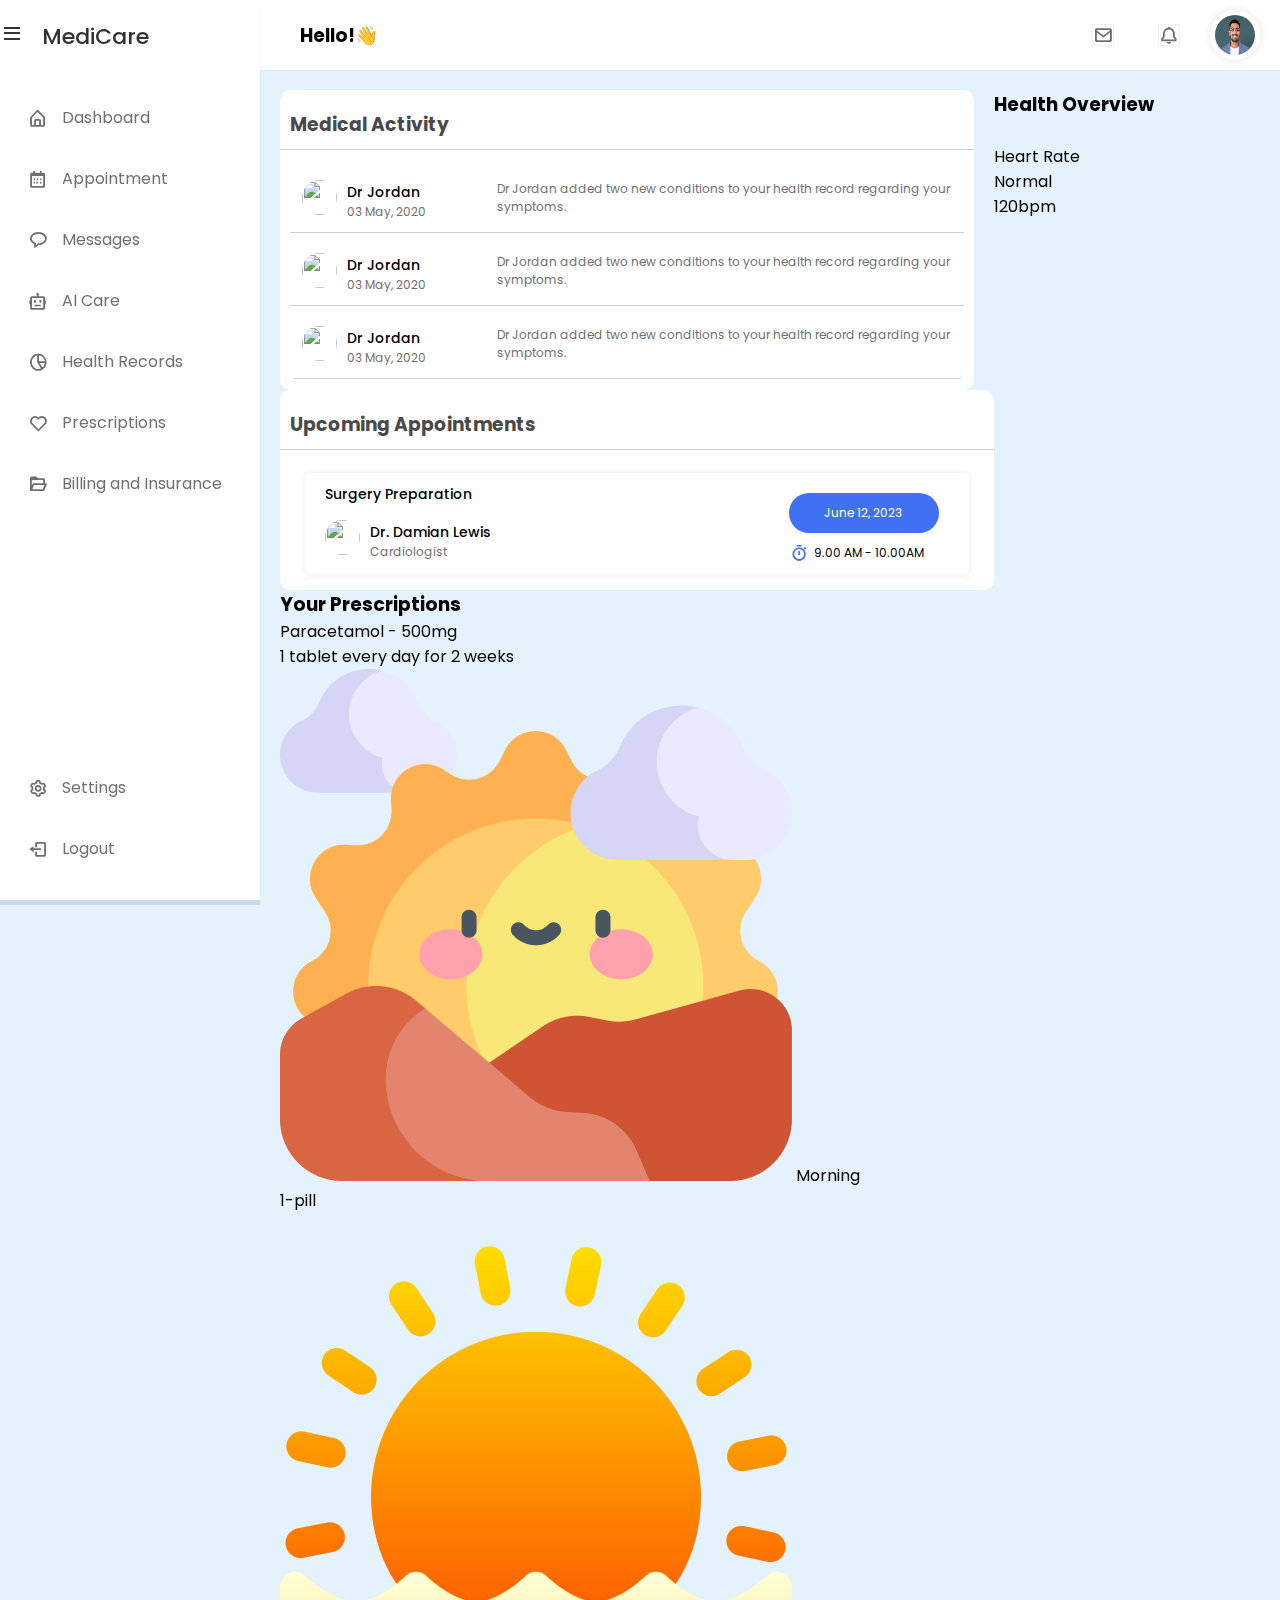
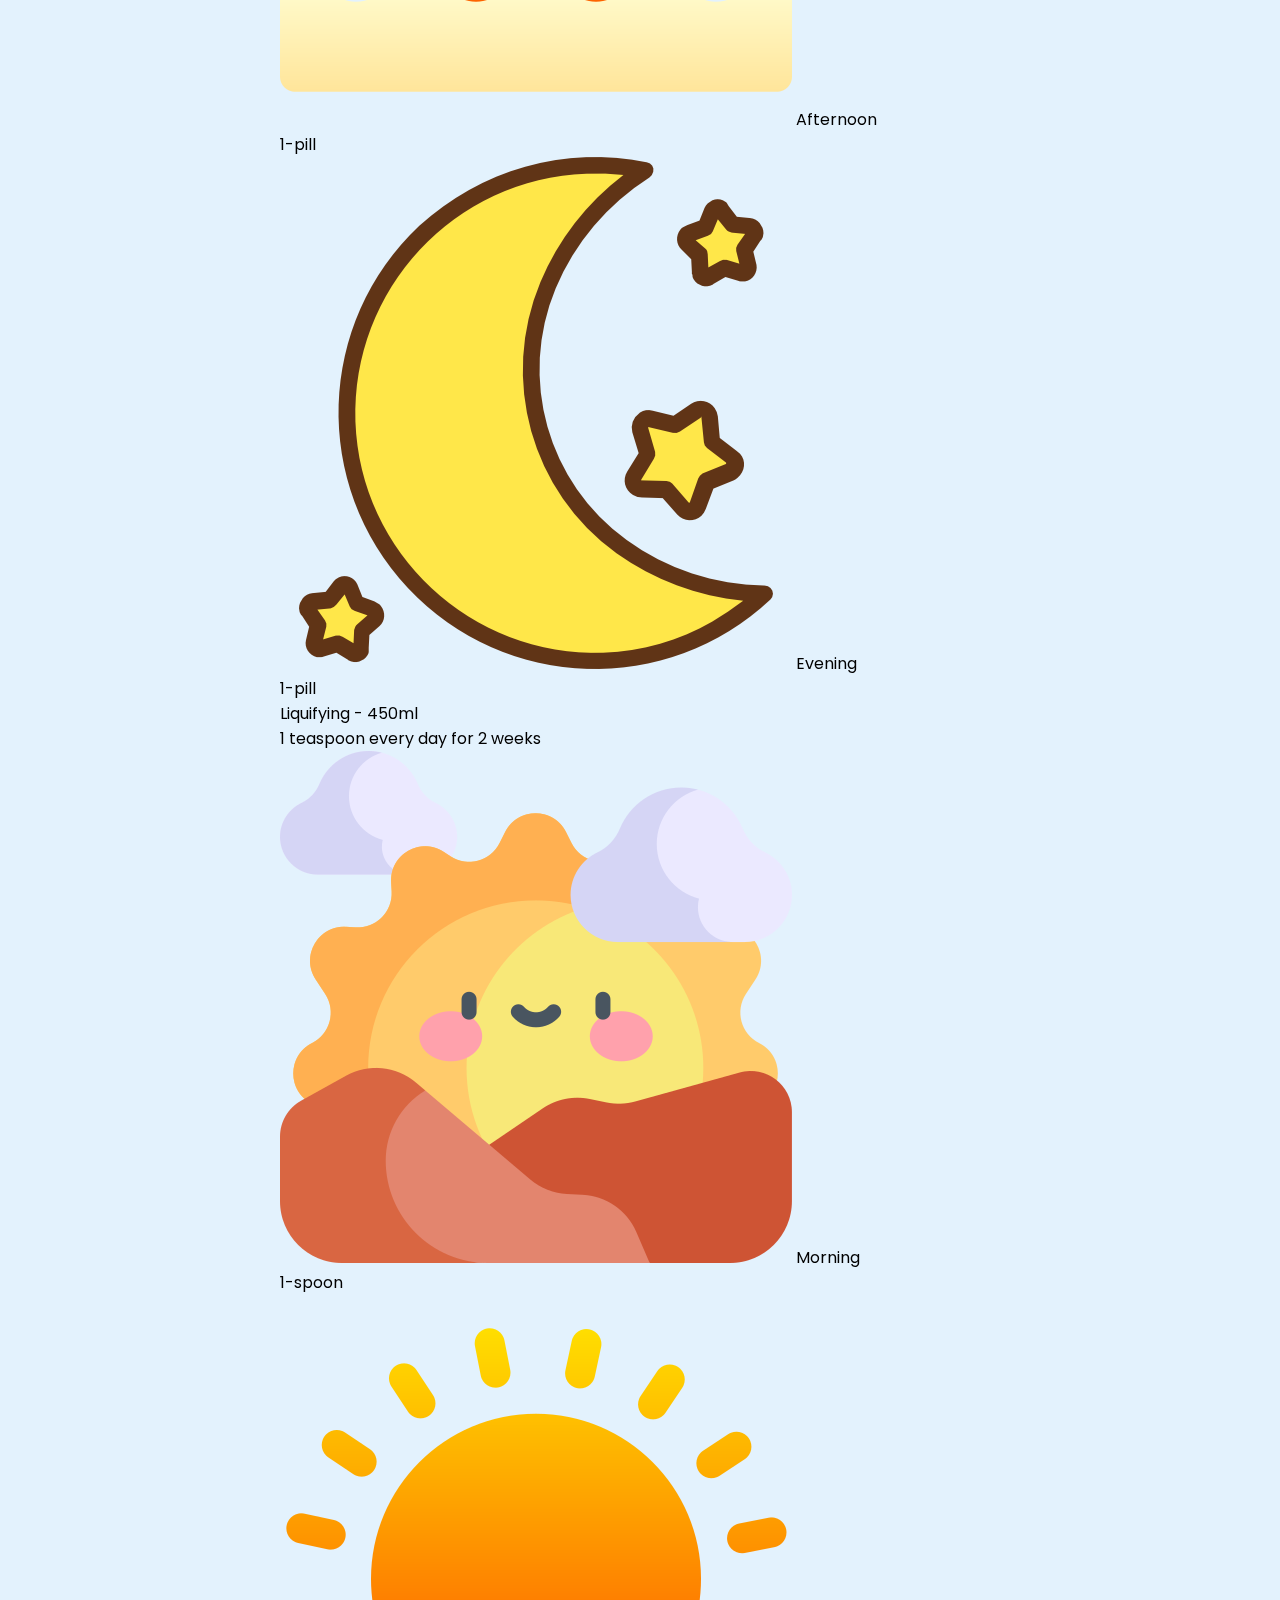
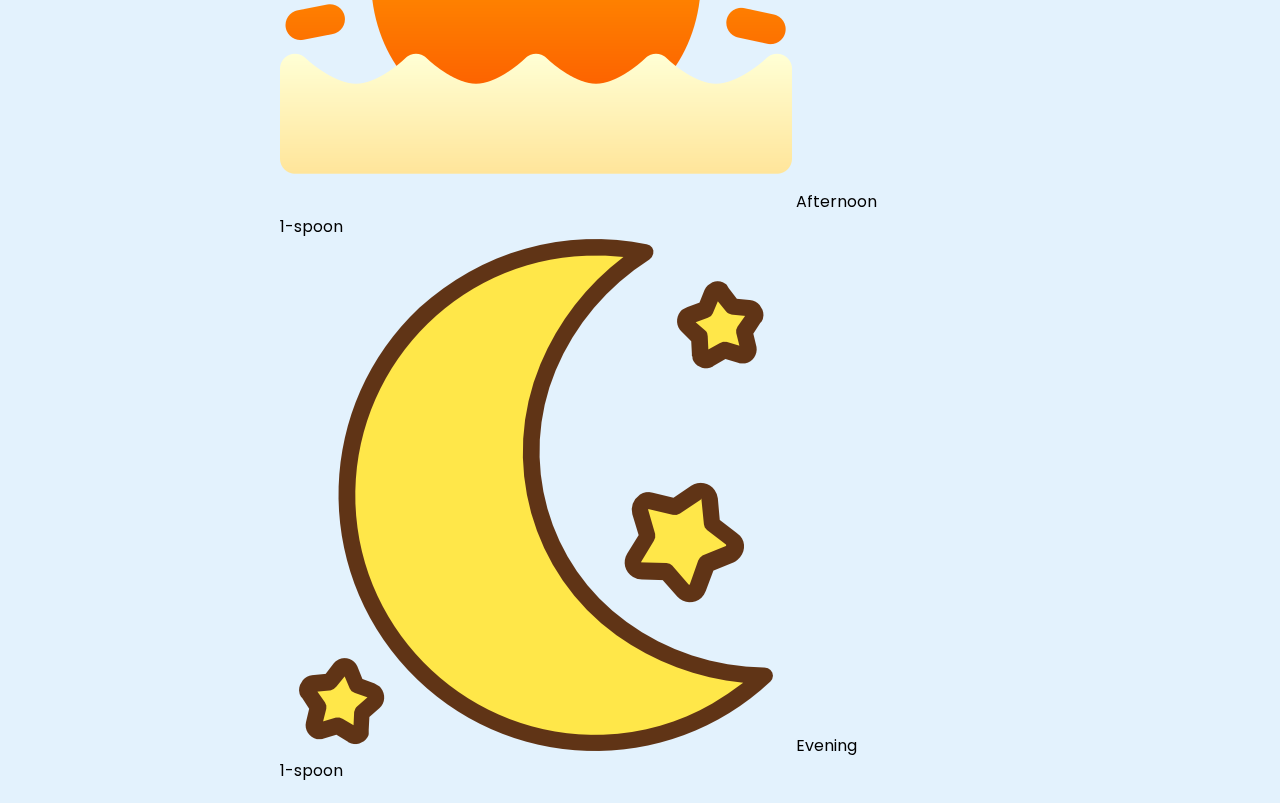
==== index.html @ 3bd48cda "Dashboard Update" ====
<!DOCTYPE html>
<html lang="en">
  <head>
    <meta charset="UTF-8" />
    <meta name="viewport" content="width=device-width, initial-scale=1.0" />
    <title>Health Dashboard</title>
    <!-- CSS -->
    <link rel="stylesheet" href="css/style.css" />
    <!-- Boxicons CSS -->
    <link
      href="https://unpkg.com/boxicons@2.1.2/css/boxicons.min.css"
      rel="stylesheet"
    />
  </head>
  <body>
    <nav>
      <div class="sidebar">
        <div class="logo">
          <i class="bx bx-menu menu-icon"></i>
          <span class="logo-name">MediCare</span>
        </div>
        <div class="sidebar-content">
          <ul class="lists">
            <li class="list">
              <a href="#" class="nav-link">
                <i class="bx bx-home-alt icon"></i>
                <span class="link">Dashboard</span>
              </a>
            </li>
            <li class="list">
              <a href="#" class="nav-link">
                <i class="bx bx-calendar icon"></i>
                <!-- <i class="bx bx-bar-chart-alt-2 icon"></i> -->
                <span class="link">Appointment</span>
              </a>
            </li>
            <li class="list">
              <a href="#" class="nav-link">
                <i class="bx bx-message-rounded icon"></i>
                <span class="link">Messages</span>
              </a>
            </li>
            <li class="list">
              <a href="#" class="nav-link">
                <i class="bx bx-bot icon"></i>
                <span class="link">AI Care</span>
              </a>
            </li>
            <li class="list">
              <a href="#" class="nav-link">
                <i class="bx bx-pie-chart-alt-2 icon"></i>
                <span class="link">Health Records</span>
              </a>
            </li>
            <li class="list">
              <a href="#" class="nav-link">
                <i class="bx bx-heart icon"></i>
                <span class="link">Prescriptions</span>
              </a>
            </li>
            <li class="list">
              <a href="#" class="nav-link">
                <i class="bx bx-folder-open icon"></i>
                <span class="link">Billing and Insurance</span>
              </a>
            </li>
          </ul>
          <div class="bottom-cotent">
            <li class="list">
              <a href="#" class="nav-link">
                <i class="bx bx-cog icon"></i>
                <span class="link">Settings</span>
              </a>
            </li>
            <li class="list">
              <a href="#" class="nav-link">
                <i class="bx bx-log-out icon"></i>
                <span class="link">Logout</span>
              </a>
            </li>
          </div>
        </div>
      </div>

      <div class="header">
        <div class="greeting">
          <h3>Hello!👋</h3>
        </div>
        <ul class="header-icons">
          <li class="header-list">
            <a href="#" class="nav-link">
              <i class="bx bx-envelope header-icon"></i>
            </a>
          </li>
          <li class="header-list">
            <a href="#" class="nav-link">
              <i class="bx bx-bell header-icon"></i>
            </a>
          </li>
          <div class="profile-pic">
            <img src="/Assets/profilepic.jpg" alt="Profile Picture" />
          </div>
        </ul>
      </div>
    </nav>

    <div class="main-content">
      <div class="top-section">
        <div class="medical-history">
          <h3>Medical Activity</h3>

          <div class="activities">
            <div class="activity-card">
              <div class="activity-details">
                <div class="activity-img">
                  <img src="/Assets/bearded-doctor-glasses.jpg" alt="" />
                </div>
                <div class="details">
                  <h4 class="activity-name">Dr Jordan</h4>
                  <p class="activity-date">03 May, 2020</p>
                </div>
              </div>

              <div class="activity-info">
                Dr Jordan added two new conditions to your health record
                regarding your symptoms.
              </div>
            </div>

            <div class="activity-card">
              <div class="activity-details">
                <div class="activity-img">
                  <img src="/Assets/bearded-doctor-glasses.jpg" alt="" />
                </div>
                <div class="details">
                  <h4 class="activity-name">Dr Jordan</h4>
                  <p class="activity-date">03 May, 2020</p>
                </div>
              </div>

              <div class="activity-info">
                Dr Jordan added two new conditions to your health record
                regarding your symptoms.
              </div>
            </div>

            <div class="activity-card">
              <div class="activity-details">
                <div class="activity-img">
                  <img src="/Assets/bearded-doctor-glasses.jpg" alt="" />
                </div>
                <div class="details">
                  <h4 class="activity-name">Dr Jordan</h4>
                  <p class="activity-date">03 May, 2020</p>
                </div>
              </div>

              <div class="activity-info">
                Dr Jordan added two new conditions to your health record
                regarding your symptoms.
              </div>
            </div>

            <div class="activity-card">
              <div class="activity-details">
                <div class="activity-img">
                  <img src="/Assets/bearded-doctor-glasses.jpg" alt="" />
                </div>
                <div class="details">
                  <h4 class="activity-name">Dr Jordan</h4>
                  <p class="activity-date">03 May, 2020</p>
                </div>
              </div>

              <div class="activity-info">
                Dr Jordan added two new conditions to your health record
                regarding your symptoms.
              </div>
            </div>
          </div>
        </div>

        <div class="appointments">
          <h3>Upcoming Appointments</h3>

          <div class="appointments-container">
            <div class="appointment-card">
              <div>
                <p class="appointment-title">Surgery Preparation</p>

                <div class="appointment-doctor">
                  <div class="doctor-img">
                    <img src="/Assets/bearded-doctor-glasses.jpg" alt="" />
                  </div>

                  <div class="doctor-details">
                    <h4 class="doctor-name">Dr. Damian Lewis</h4>
                    <p class="doctor-title">Cardiologist</p>
                  </div>
                </div>
              </div>

              <div class="appointment-schedule">
                <div class="appointment-date">
                  <span>June 12, 2023</span>
                </div>

                <div class="appointment-time">
                  <i class="bx bx-stopwatch"></i>
                  <span>9.00 AM - 10.00AM</span>
                </div>
              </div>
            </div>

            <div class="appointment-card">
              <div>
                <p class="appointment-title">Surgery Preparation</p>

                <div class="appointment-doctor">
                  <div class="doctor-img">
                    <img src="/Assets/bearded-doctor-glasses.jpg" alt="" />
                  </div>

                  <div class="doctor-details">
                    <h4 class="doctor-name">Dr. Damian Lewis</h4>
                    <p class="doctor-title">Cardiologist</p>
                  </div>
                </div>
              </div>

              <div class="appointment-schedule">
                <div class="appointment-date">
                  <span>June 12, 2023</span>
                </div>

                <div class="appointment-time">
                  <i class="bx bx-stopwatch"></i>
                  <span>9.00 AM - 10.00AM</span>
                </div>
              </div>
            </div>
          </div>
        </div>
      </div>

      <div class="bottom-section">
        <div class="health-overview">
          <h3>Health Overview</h3>
          <div class="container">
            <div class="health-card">
              <div class="health-condition">
                <div class="health-icon">
                  <img src="" alt="" />
                </div>

                <div class="condition-rate">
                  <p class="condition">Heart Rate</p>
                  <p class="rate">Normal</p>
                </div>
              </div>

              <p class="value">120bpm</p>
            </div>
          </div>
        </div>
      </div>

      <div class="prescription">
        <h3>Your Prescriptions</h3>
        <div class="prescription-container">
          <div class="prescription-card">
            <p class="prescription-name">Paracetamol - 500mg</p>
            <p class="usage">1 tablet every day for 2 weeks</p>

            <div class="dosage">
              <div class="dosage-hour">
                <div class="hour">
                  <img src="/Assets/icons/sunrise_11639071.png" />
                  <span>Morning</span>
                </div>

                <p class="quantity">1-pill</p>
              </div>

              <div class="dosage-hour">
                <div class="hour">
                  <img src="/Assets/icons/sunset_4229285.png" />
                  <span>Afternoon</span>
                </div>

                <p class="quantity">1-pill</p>
              </div>

              <div class="dosage-hour">
                <div class="hour">
                  <img src="/Assets/icons/moon_768442.png" />
                  <span>Evening</span>
                </div>

                <p class="quantity">1-pill</p>
              </div>
            </div>
          </div>

          <div class="prescription-card">
            <p class="prescription-name">Liquifying - 450ml</p>
            <p class="usage">1 teaspoon every day for 2 weeks</p>

            <div class="dosage">
              <div class="dosage-hour">
                <div class="hour">
                  <img src="/Assets/icons/sunrise_11639071.png" />
                  <span>Morning</span>
                </div>

                <p class="quantity">1-spoon</p>
              </div>

              <div class="dosage-hour">
                <div class="hour">
                  <img src="/Assets/icons/sunset_4229285.png" />
                  <span>Afternoon</span>
                </div>

                <p class="quantity">1-spoon</p>
              </div>

              <div class="dosage-hour">
                <div class="hour">
                  <img src="/Assets/icons/moon_768442.png" />
                  <span>Evening</span>
                </div>

                <p class="quantity">1-spoon</p>
              </div>
            </div>
          </div>
        </div>
      </div>
    </div>
    <div class="chatBot"></div>

    <script src="script.js"></script>
  </body>
</html>
---- css/style.css ----
/* Google Fonts - Poppins */
@import url("https://fonts.googleapis.com/css2?family=Poppins:wght@300;400;500;600&display=swap");

* {
  margin: 0;
  padding: 0;
  box-sizing: border-box;
  font-family: "Poppins", sans-serif;
}
body {
  min-height: 100%;
  background: #e3f2fd;
}
nav {
  position: fixed;
  top: 0;
  left: 0;
  height: 70px;
  width: 100%;
  display: flex;
  align-items: center;
  background: #fff;
  box-shadow: 0 0 1px rgba(0, 0, 0, 0.1);
}

.header {
  display: flex;
  justify-content: space-between;
  align-items: center;
  width: calc(100% - 260px); /* Excluding the sidebar width */
  margin-left: 260px; /* Aligning beside the sidebar */
  height: 70px;
  padding: 0 20px;
  background-color: #fff;
  box-shadow: 0 0 1px rgba(0, 0, 0, 0.1);
}

.greeting h3 {
  margin-left: 20px;
}

.header-icons {
  display: flex;
  align-items: center;
  list-style: none;
}

.header-list {
  margin-right: 16px;
}

.header-list .nav-link {
  display: flex;
  align-items: center;
  justify-content: center;
  width: 50px;
  height: 50px;
  border-radius: 50%;
  background-color: #fff;
  text-decoration: none;
}

.header-list .nav-link .header-icon {
  border: 1px solid #f0f0f0;
  font-size: 20px;
  color: #707070;
}

.header-list .nav-link:hover {
  background-color: #f0f0f0;
}

.logo .menu-icon {
  color: #333;
  font-size: 24px;
  margin-right: 14px;
  cursor: pointer;
}
.logo .logo-name {
  color: #333;
  font-size: 22px;
  font-weight: 500;
}
nav .sidebar {
  position: fixed;
  top: 0;
  left: 0;
  height: 100%;
  width: 260px;
  padding: 20px 0;
  background-color: #fff;
  box-shadow: 0 5px 1px rgba(0, 0, 0, 0.1);
}
/* nav.open .sidebar {
  left: 0;
} */
.sidebar .sidebar-content {
  display: flex;
  height: 100%;
  flex-direction: column;
  justify-content: space-between;
  padding: 30px 16px;
}
.sidebar-content .list {
  list-style: none;
}
.list .nav-link {
  display: flex;
  align-items: center;
  margin: 8px 0;
  padding: 14px 12px;
  border-radius: 8px;
  text-decoration: none;
}
.lists .nav-link:hover {
  background-color: #4070f4;
}
.nav-link .icon {
  margin-right: 14px;
  font-size: 20px;
  color: #707070;
}
.nav-link .link {
  font-size: 16px;
  color: #707070;
  font-weight: 400;
}
.lists .nav-link:hover .icon,
.lists .nav-link:hover .link {
  color: #fff;
}

.profile-pic {
  width: 50px;
  height: 50px;
  border-radius: 50%;
  overflow: hidden;
  border: 5px solid #fff;
  box-shadow: 0 0 10px rgba(0, 0, 0, 0.1);
}

.profile-pic img {
  width: 100%;
  height: 100%;
}

.main-content {
  margin-left: 260px; /* Leave space for the sidebar */
  margin-top: 70px; /* Leave space for the header */
  padding: 20px;
  display: flex;
  flex-wrap: wrap;
}

.medical-history {
  flex: 1;
  margin-right: 20px;
  background-color: #fff;
  border-radius: 10px;
  padding: 10px;
  height: 300px;
  display: flex;
  flex-direction: column;
}

.medical-history h3,
.appointments h3 {
  padding-bottom: 10px;
  color: #494949;
  margin: 0 -10px;
  padding: 10px 10px 10px 10px;
  border-bottom: 1px solid #cdcdcd;
}

.activities {
  flex: 1;
  margin-top: 10px;
  background: white;
  padding: 10px 12px;
  border-radius: 8px;
  overflow-y: auto;
}

.activity-card {
  background: white;
  padding: 10px 12px;
  margin: 0 -12px 10px -12px;
  display: flex;
  justify-content: space-between;
  border-bottom: 1px solid #cdcdcd;
}

.activity-details {
  display: flex;
  align-items: center;
}

.activity-img img {
  width: 35px;
  height: 35px;
  border-radius: 50%;
}

.details {
  margin-left: 10px;
}

.activity-name {
  font-size: 14px;
  font-weight: 500;
  color: black;
}

.activity-date {
  font-size: 12px;
  color: #707070;
}

.activity-info {
  font-size: 12px;
  color: #707070;
  width: 70%;
}

.appointments {
  flex: 1;
  background-color: #fff;
  border-radius: 10px;
  padding: 10px;
  height: 200px;
  display: flex;
  flex-direction: column;
}

.appointments-container {
  flex: 1;
  background: white;
  padding: 10px 12px;
  border-radius: 8px;
  overflow-y: auto;
}

.appointments h3 {
  margin-bottom: 10px;
}

.appointment-card {
  padding: 10px 20px;
  border-radius: 8px;
  border: 3px solid #faf9f6;
  display: flex;
  justify-content: space-between;
  align-items: center;
}

.appointment-title {
  font-size: 14px;
  font-weight: 500;
  color: black;
  padding-bottom: 5px;
}

.appointment-doctor {
  display: flex;
  align-items: center;
  margin-top: 10px;
}

.doctor-img img {
  width: 35px;
  height: 35px;
  border-radius: 50%;
}

.doctor-details {
  margin-left: 10px;
}

.doctor-name {
  font-size: 14px;
  font-weight: 500;
  color: black;
}

.doctor-title {
  font-size: 12px;
  color: #707070;
}

.appointment-schedule {
  display: flex;
  flex-direction: column;
  margin-top: 10px;
  gap: 10px;
}

.appointment-date {
  background-color: #4070f4;
  color: white;
  padding: 20px 35px;
  height: 30px;
  width: 150px;
  border-radius: 20px;
}

.appointment-date,
.appointment-time {
  display: flex;
  align-items: center;
  margin-right: 10px;
  font-size: 12px;
}

.appointment-time i {
  margin-right: 5px;
  color: #4070f4;
  font-size: 20px;
}
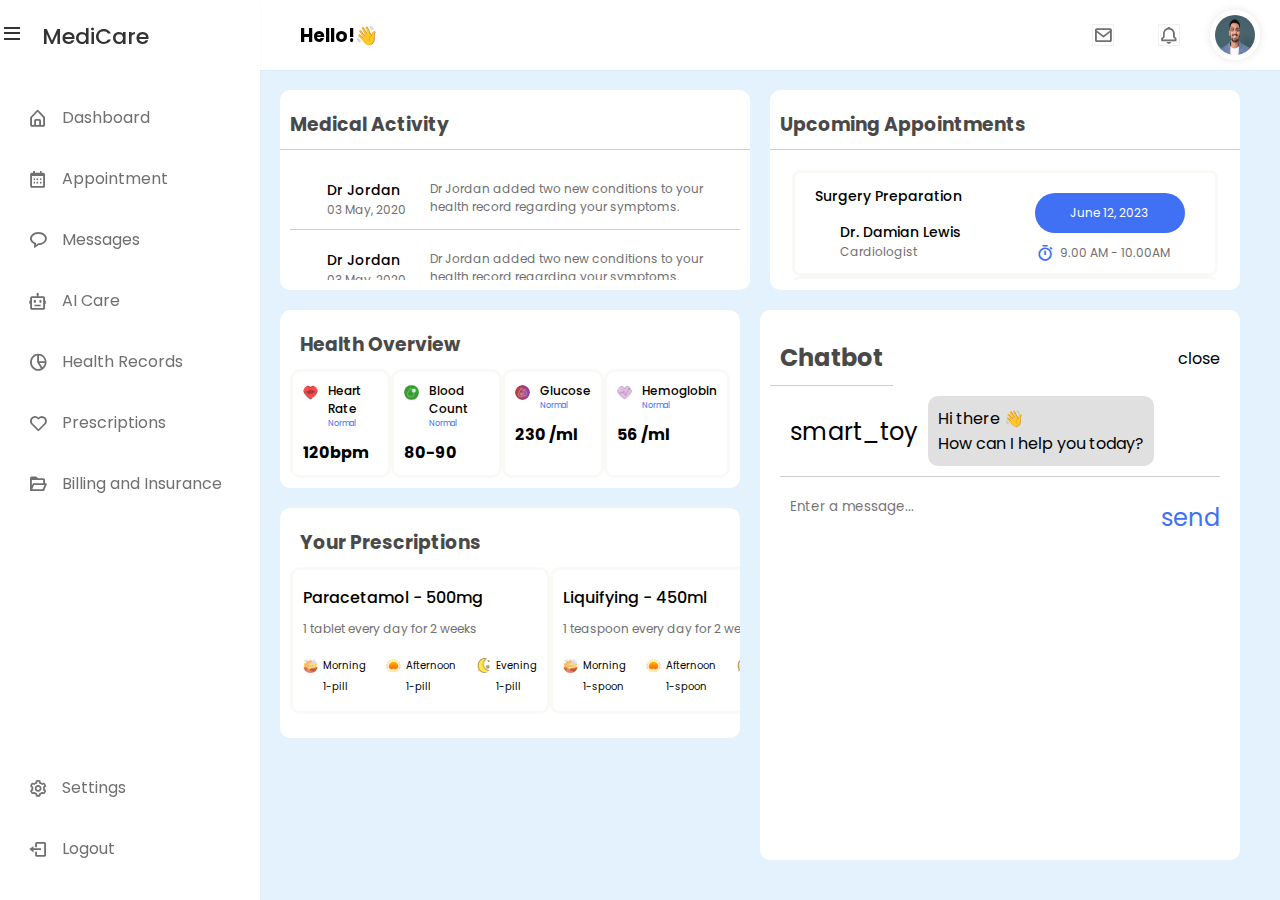
==== commit 3b35a621: "User Dashboard Update" ====
--- a/index.html
+++ b/index.html
@@ -244,95 +244,168 @@
       </div>
 
       <div class="bottom-section">
-        <div class="health-overview">
-          <h3>Health Overview</h3>
-          <div class="container">
-            <div class="health-card">
-              <div class="health-condition">
-                <div class="health-icon">
-                  <img src="" alt="" />
-                </div>
-
-                <div class="condition-rate">
-                  <p class="condition">Heart Rate</p>
-                  <p class="rate">Normal</p>
-                </div>
-              </div>
-
-              <p class="value">120bpm</p>
-            </div>
-          </div>
-        </div>
-      </div>
-
-      <div class="prescription">
-        <h3>Your Prescriptions</h3>
-        <div class="prescription-container">
-          <div class="prescription-card">
-            <p class="prescription-name">Paracetamol - 500mg</p>
-            <p class="usage">1 tablet every day for 2 weeks</p>
-
-            <div class="dosage">
-              <div class="dosage-hour">
-                <div class="hour">
-                  <img src="/Assets/icons/sunrise_11639071.png" />
-                  <span>Morning</span>
-                </div>
-
-                <p class="quantity">1-pill</p>
-              </div>
-
-              <div class="dosage-hour">
-                <div class="hour">
-                  <img src="/Assets/icons/sunset_4229285.png" />
-                  <span>Afternoon</span>
-                </div>
-
-                <p class="quantity">1-pill</p>
-              </div>
-
-              <div class="dosage-hour">
-                <div class="hour">
-                  <img src="/Assets/icons/moon_768442.png" />
-                  <span>Evening</span>
-                </div>
-
-                <p class="quantity">1-pill</p>
-              </div>
-            </div>
-          </div>
-
-          <div class="prescription-card">
-            <p class="prescription-name">Liquifying - 450ml</p>
-            <p class="usage">1 teaspoon every day for 2 weeks</p>
-
-            <div class="dosage">
-              <div class="dosage-hour">
-                <div class="hour">
-                  <img src="/Assets/icons/sunrise_11639071.png" />
-                  <span>Morning</span>
-                </div>
-
-                <p class="quantity">1-spoon</p>
-              </div>
-
-              <div class="dosage-hour">
-                <div class="hour">
-                  <img src="/Assets/icons/sunset_4229285.png" />
-                  <span>Afternoon</span>
-                </div>
-
-                <p class="quantity">1-spoon</p>
-              </div>
-
-              <div class="dosage-hour">
-                <div class="hour">
-                  <img src="/Assets/icons/moon_768442.png" />
-                  <span>Evening</span>
-                </div>
-
-                <p class="quantity">1-spoon</p>
-              </div>
+        <div class="left-section">
+          <div class="health-overview">
+            <h3>Health Overview</h3>
+            <div class="container">
+              <div class="health-card">
+                <div class="health-condition">
+                  <div class="health-icon">
+                    <img src="/Assets//icons/heartbeat_2150832.png" alt="" />
+                  </div>
+
+                  <div class="condition-rate">
+                    <p class="condition">Heart Rate</p>
+                    <p class="rate">Normal</p>
+                  </div>
+                </div>
+
+                <p class="value">120bpm</p>
+              </div>
+
+              <div class="health-card">
+                <div class="health-condition">
+                  <div class="health-icon">
+                    <img src="/Assets//icons/blood-drop_10376417.png" alt="" />
+                  </div>
+
+                  <div class="condition-rate">
+                    <p class="condition">Blood Count</p>
+                    <p class="rate">Normal</p>
+                  </div>
+                </div>
+
+                <p class="value">80-90</p>
+              </div>
+
+              <div class="health-card">
+                <div class="health-condition">
+                  <div class="health-icon">
+                    <img
+                      src="/Assets//icons/blood-donation_7006319.png"
+                      alt=""
+                    />
+                  </div>
+
+                  <div class="condition-rate">
+                    <p class="condition">Glucose</p>
+                    <p class="rate">Normal</p>
+                  </div>
+                </div>
+
+                <p class="value">230 /ml</p>
+              </div>
+
+              <div class="health-card">
+                <div class="health-condition">
+                  <div class="health-icon">
+                    <img src="/Assets//icons/health_7903776.png" alt="" />
+                  </div>
+
+                  <div class="condition-rate">
+                    <p class="condition">Hemoglobin</p>
+                    <p class="rate">Normal</p>
+                  </div>
+                </div>
+
+                <p class="value">56 /ml</p>
+              </div>
+            </div>
+          </div>
+
+          <div class="prescription">
+            <h3>Your Prescriptions</h3>
+            <div class="prescription-container">
+              <div class="prescription-card">
+                <p class="prescription-name">Paracetamol - 500mg</p>
+                <p class="usage">1 tablet every day for 2 weeks</p>
+
+                <div class="dosage">
+                  <div class="dosage-hour">
+                    <div class="hour">
+                      <img src="/Assets/icons/sunrise_11639071.png" />
+                      <span>Morning</span>
+                    </div>
+
+                    <p class="quantity">1-pill</p>
+                  </div>
+
+                  <div class="dosage-hour">
+                    <div class="hour">
+                      <img src="/Assets/icons/sunset_4229285.png" />
+                      <span>Afternoon</span>
+                    </div>
+
+                    <p class="quantity">1-pill</p>
+                  </div>
+
+                  <div class="dosage-hour">
+                    <div class="hour">
+                      <img src="/Assets/icons/moon_768442.png" />
+                      <span>Evening</span>
+                    </div>
+
+                    <p class="quantity">1-pill</p>
+                  </div>
+                </div>
+              </div>
+
+              <div class="prescription-card">
+                <p class="prescription-name">Liquifying - 450ml</p>
+                <p class="usage">1 teaspoon every day for 2 weeks</p>
+
+                <div class="dosage">
+                  <div class="dosage-hour">
+                    <div class="hour">
+                      <img src="/Assets/icons/sunrise_11639071.png" />
+                      <span>Morning</span>
+                    </div>
+
+                    <p class="quantity">1-spoon</p>
+                  </div>
+
+                  <div class="dosage-hour">
+                    <div class="hour">
+                      <img src="/Assets/icons/sunset_4229285.png" />
+                      <span>Afternoon</span>
+                    </div>
+
+                    <p class="quantity">1-spoon</p>
+                  </div>
+
+                  <div class="dosage-hour">
+                    <div class="hour">
+                      <img src="/Assets/icons/moon_768442.png" />
+                      <span>Evening</span>
+                    </div>
+
+                    <p class="quantity">1-spoon</p>
+                  </div>
+                </div>
+              </div>
+            </div>
+          </div>
+        </div>
+
+        <div class="right-section">
+          <div class="chatbot">
+            <header>
+              <h2>Chatbot</h2>
+              <span class="close-btn material-symbols-outlined">close</span>
+            </header>
+            <ul class="chatbox">
+              <li class="chat incoming">
+                <span class="material-symbols-outlined">smart_toy</span>
+                <p>Hi there 👋<br />How can I help you today?</p>
+              </li>
+            </ul>
+            <div class="chat-input">
+              <textarea
+                placeholder="Enter a message..."
+                spellcheck="false"
+                required
+              ></textarea>
+              <span id="send-btn" class="material-symbols-rounded">send</span>
             </div>
           </div>
         </div>
--- a/css/style.css
+++ b/css/style.css
@@ -27,8 +27,8 @@
   display: flex;
   justify-content: space-between;
   align-items: center;
-  width: calc(100% - 260px); /* Excluding the sidebar width */
-  margin-left: 260px; /* Aligning beside the sidebar */
+  width: calc(100% - 260px);
+  margin-left: 260px;
   height: 70px;
   padding: 0 20px;
   background-color: #fff;
@@ -91,9 +91,7 @@
   background-color: #fff;
   box-shadow: 0 5px 1px rgba(0, 0, 0, 0.1);
 }
-/* nav.open .sidebar {
-  left: 0;
-} */
+
 .sidebar .sidebar-content {
   display: flex;
   height: 100%;
@@ -145,26 +143,52 @@
 }
 
 .main-content {
-  margin-left: 260px; /* Leave space for the sidebar */
-  margin-top: 70px; /* Leave space for the header */
+  margin-left: 260px;
+  margin-top: 70px;
   padding: 20px;
   display: flex;
-  flex-wrap: wrap;
+  flex-direction: column;
+  height: calc(100vh - 90px);
+}
+
+.top-section {
+  display: flex;
+  justify-content: space-between;
+  margin-bottom: 20px;
+}
+
+.bottom-section {
+  display: flex;
+  flex: 1;
+}
+
+.medical-history,
+.appointments,
+.right-section {
+  flex: 1;
+  background-color: #fff;
+  border-radius: 10px;
+  padding: 10px;
+  margin-right: 20px;
+  overflow-y: auto;
+}
+
+.left-section {
+  flex: 1;
+  border-radius: 10px;
+  margin-right: 20px;
+  overflow-y: auto;
 }
 
 .medical-history {
-  flex: 1;
-  margin-right: 20px;
-  background-color: #fff;
-  border-radius: 10px;
-  padding: 10px;
-  height: 300px;
+  height: 200px;
   display: flex;
   flex-direction: column;
 }
 
 .medical-history h3,
-.appointments h3 {
+.appointments h3,
+.chatbot h2 {
   padding-bottom: 10px;
   color: #494949;
   margin: 0 -10px;
@@ -172,16 +196,21 @@
   border-bottom: 1px solid #cdcdcd;
 }
 
-.activities {
-  flex: 1;
-  margin-top: 10px;
+.activities,
+.appointments-container {
+  flex: 1;
   background: white;
   padding: 10px 12px;
   border-radius: 8px;
   overflow-y: auto;
 }
 
-.activity-card {
+.activities {
+  margin-top: 10px;
+}
+
+.activity-card,
+.chatbot-card {
   background: white;
   padding: 10px 12px;
   margin: 0 -12px 10px -12px;
@@ -195,30 +224,42 @@
   align-items: center;
 }
 
-.activity-img img {
-  width: 35px;
-  height: 35px;
+.activity-img img,
+.doctor-img img,
+.hour img {
+  width: 15px;
+  height: 15px;
   border-radius: 50%;
 }
 
-.details {
+.details,
+.condition-rate,
+.prescription-name,
+.usage,
+.quantity {
   margin-left: 10px;
 }
 
-.activity-name {
+.activity-name,
+.appointment-title,
+.doctor-name {
   font-size: 14px;
   font-weight: 500;
   color: black;
 }
 
-.activity-date {
+.activity-date,
+.activity-info,
+.doctor-title,
+.appointment-schedule,
+.appointment-date,
+.appointment-time,
+.prescription-card .usage {
   font-size: 12px;
   color: #707070;
 }
 
 .activity-info {
-  font-size: 12px;
-  color: #707070;
   width: 70%;
 }
 
@@ -230,14 +271,6 @@
   height: 200px;
   display: flex;
   flex-direction: column;
-}
-
-.appointments-container {
-  flex: 1;
-  background: white;
-  padding: 10px 12px;
-  border-radius: 8px;
-  overflow-y: auto;
 }
 
 .appointments h3 {
@@ -254,9 +287,6 @@
 }
 
 .appointment-title {
-  font-size: 14px;
-  font-weight: 500;
-  color: black;
   padding-bottom: 5px;
 }
 
@@ -264,12 +294,6 @@
   display: flex;
   align-items: center;
   margin-top: 10px;
-}
-
-.doctor-img img {
-  width: 35px;
-  height: 35px;
-  border-radius: 50%;
 }
 
 .doctor-details {
@@ -316,3 +340,179 @@
   color: #4070f4;
   font-size: 20px;
 }
+
+.left-section .health-overview,
+.left-section .prescription,
+.right-section .chatbot {
+  flex: 1;
+  background-color: #fff;
+  border-radius: 10px;
+  padding: 10px;
+  margin-bottom: 20px;
+  overflow-y: auto;
+}
+
+.health-overview {
+  margin-bottom: 20px;
+}
+
+/* .health-overview .container,
+.prescription .prescription-container {
+  padding: 10px;
+} */
+
+.health-overview .container {
+  display: flex;
+  justify-content: space-evenly;
+}
+
+.health-overview h3,
+.prescription h3 {
+  padding-bottom: 10px;
+  color: #494949;
+  padding: 10px 10px 10px 10px;
+}
+
+.health-card {
+  border: 3px solid #faf9f6;
+  border-radius: 10px;
+  padding: 10px 10px;
+}
+
+.health-condition {
+  display: flex;
+}
+
+.condition {
+  font-size: 12px;
+  font-weight: 500;
+}
+
+.rate {
+  color: #4070f4;
+  font-size: 8px;
+}
+
+.value {
+  padding-top: 10px;
+  font-size: 16px;
+  font-weight: bold;
+}
+
+.health-icon img {
+  width: 15px;
+  height: 15px;
+  border-radius: 50%;
+}
+
+.prescription {
+  height: 230px;
+}
+
+.prescription-container {
+  display: flex;
+  justify-content: space-evenly;
+  height: 70%;
+}
+
+.prescription-card {
+  display: flex;
+  flex-direction: column;
+  gap: 10px;
+  border: 3px solid #faf9f6;
+  border-radius: 10px;
+  padding: 15px 0px;
+}
+
+.prescription-name {
+  font-weight: 500;
+}
+
+.dosage {
+  display: flex;
+  justify-content: space-around;
+  margin-top: 10px;
+}
+
+.hour {
+  margin: 0px 10px;
+  display: flex;
+  gap: 5px;
+}
+
+.hour span {
+  font-size: 10px;
+}
+
+.dosage-hour .quantity {
+  font-size: 10px;
+  padding-left: 20px;
+  margin-top: 5px;
+}
+
+.chatbot {
+  display: flex;
+  flex-direction: column;
+  background-color: #fff;
+  border-radius: 10px;
+  padding: 10px;
+  overflow-y: auto;
+}
+
+.chatbot header {
+  display: flex;
+  justify-content: space-between;
+  align-items: center;
+}
+
+.chatbox {
+  list-style: none;
+  padding: 0;
+}
+
+.chat {
+  display: flex;
+  align-items: center;
+  padding: 10px;
+}
+
+.chat.incoming {
+  justify-content: flex-start;
+}
+
+.chat .material-symbols-outlined {
+  font-size: 24px;
+  margin-right: 10px;
+}
+
+.chat p {
+  background-color: #e0e0e0;
+  padding: 10px;
+  border-radius: 10px;
+}
+
+.chat-input {
+  display: flex;
+  align-items: center;
+  border-top: 1px solid #cdcdcd;
+  padding-top: 10px;
+}
+
+.chat-input textarea {
+  flex: 1;
+  border: none;
+  resize: none;
+  padding: 10px;
+  border-radius: 10px;
+}
+
+.chat-input textarea:focus {
+  outline: none;
+}
+
+.chat-input .material-symbols-rounded {
+  font-size: 24px;
+  color: #4070f4;
+  cursor: pointer;
+  margin-left: 10px;
+}
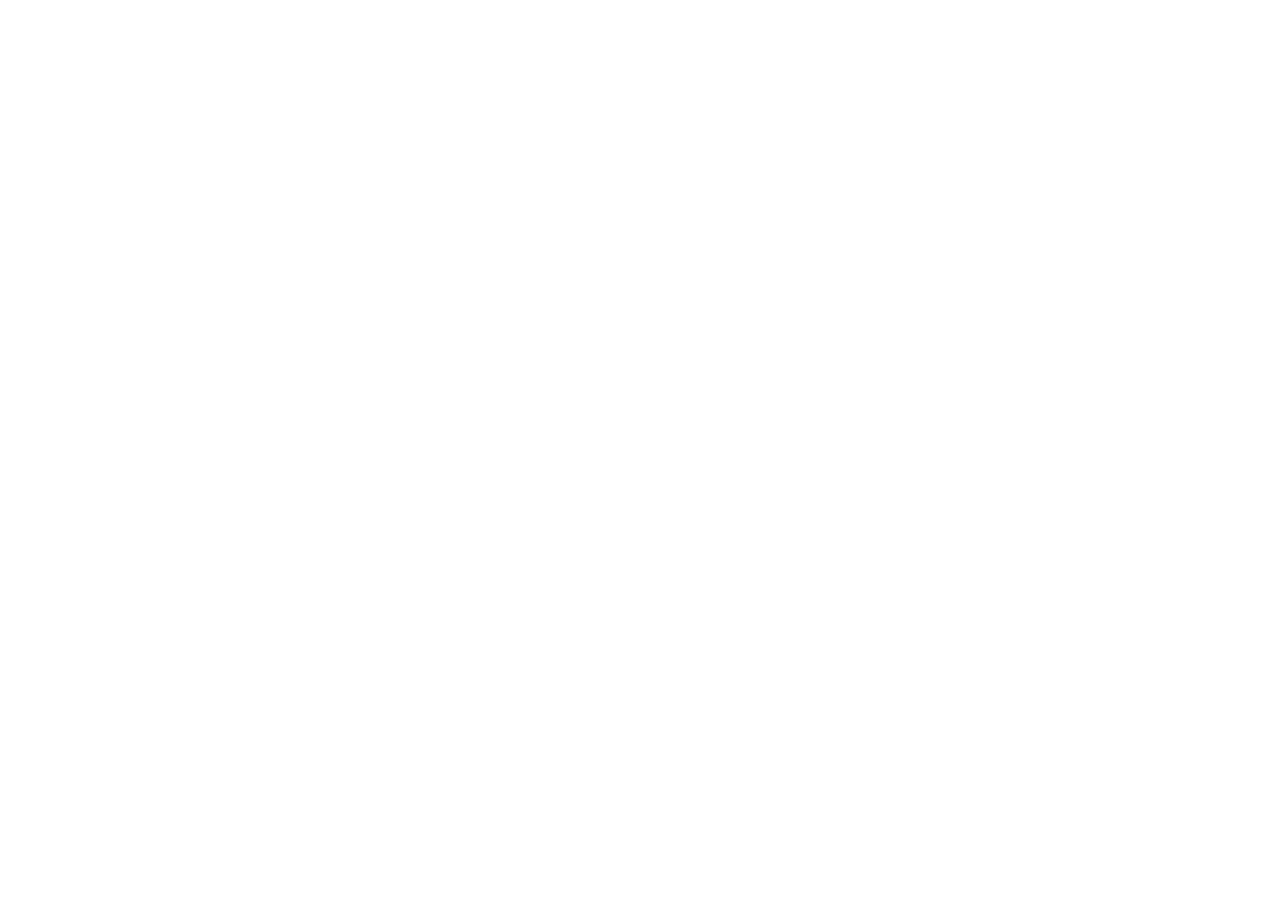
==== commit f99bc38e: "server-deployment" ====
--- a/index.html
+++ b/index.html
@@ -2,417 +2,94 @@
 <html lang="en">
   <head>
     <meta charset="UTF-8" />
+    <meta http-equiv="X-UA-Compatible" content="IE=edge" />
     <meta name="viewport" content="width=device-width, initial-scale=1.0" />
-    <title>Health Dashboard</title>
-    <!-- CSS -->
-    <link rel="stylesheet" href="css/style.css" />
-    <!-- Boxicons CSS -->
+    <title>Login & Registration Page</title>
+
+    <link rel="stylesheet" href="Frontend/css/login.css" />
+    <!-- Unicons -->
+
     <link
-      href="https://unpkg.com/boxicons@2.1.2/css/boxicons.min.css"
       rel="stylesheet"
+      href="https://unicons.iconscout.com/release/v4.0.0/css/line.css"
     />
   </head>
   <body>
-    <nav>
-      <div class="sidebar">
-        <div class="logo">
-          <i class="bx bx-menu menu-icon"></i>
-          <span class="logo-name">MediCare</span>
+    <!-- Header -->
+    <header class="header">
+      <nav class="nav">
+        <a href="#" class="nav_logo">MediCare</a>
+        <ul class="nav_items">
+          <li class="nav_item">
+            <a href="#" class="nav_link">Home</a>
+            <a href="#" class="nav_link">Product</a>
+            <a href="#" class="nav_link">Services</a>
+            <a href="#" class="nav_link">Contact</a>
+          </li>
+        </ul>
+        <button class="button" id="form-open">Login</button>
+      </nav>
+    </header>
+    <!-- Home -->
+    <section class="home">
+      <div class="form_container">
+        <i class="uil uil-times form_close"></i>
+        <!-- Login From -->
+        <div class="form login_form">
+          <form action="#">
+            <h2>Login</h2>
+            <div class="input_box">
+              <input type="email" placeholder="Enter your email" required />
+              <i class="uil uil-envelope-alt email"></i>
+            </div>
+            <div class="input_box">
+              <input
+                type="password"
+                placeholder="Enter your password"
+                required
+              />
+              <i class="uil uil-lock password"></i>
+              <i class="uil uil-eye-slash pw_hide"></i>
+            </div>
+            <div class="option_field">
+              <span class="checkbox">
+                <input type="checkbox" id="check" />
+                <label for="check">Remember me</label>
+              </span>
+              <a href="#" class="forgot_pw">Forgot password?</a>
+            </div>
+            <button class="button" id="login-btn">Login Now</button>
+            <div class="login_signup">
+              Don't have an account? <a href="#" id="signup">Signup</a>
+            </div>
+          </form>
         </div>
-        <div class="sidebar-content">
-          <ul class="lists">
-            <li class="list">
-              <a href="#" class="nav-link">
-                <i class="bx bx-home-alt icon"></i>
-                <span class="link">Dashboard</span>
-              </a>
-            </li>
-            <li class="list">
-              <a href="#" class="nav-link">
-                <i class="bx bx-calendar icon"></i>
-                <!-- <i class="bx bx-bar-chart-alt-2 icon"></i> -->
-                <span class="link">Appointment</span>
-              </a>
-            </li>
-            <li class="list">
-              <a href="#" class="nav-link">
-                <i class="bx bx-message-rounded icon"></i>
-                <span class="link">Messages</span>
-              </a>
-            </li>
-            <li class="list">
-              <a href="#" class="nav-link">
-                <i class="bx bx-bot icon"></i>
-                <span class="link">AI Care</span>
-              </a>
-            </li>
-            <li class="list">
-              <a href="#" class="nav-link">
-                <i class="bx bx-pie-chart-alt-2 icon"></i>
-                <span class="link">Health Records</span>
-              </a>
-            </li>
-            <li class="list">
-              <a href="#" class="nav-link">
-                <i class="bx bx-heart icon"></i>
-                <span class="link">Prescriptions</span>
-              </a>
-            </li>
-            <li class="list">
-              <a href="#" class="nav-link">
-                <i class="bx bx-folder-open icon"></i>
-                <span class="link">Billing and Insurance</span>
-              </a>
-            </li>
-          </ul>
-          <div class="bottom-cotent">
-            <li class="list">
-              <a href="#" class="nav-link">
-                <i class="bx bx-cog icon"></i>
-                <span class="link">Settings</span>
-              </a>
-            </li>
-            <li class="list">
-              <a href="#" class="nav-link">
-                <i class="bx bx-log-out icon"></i>
-                <span class="link">Logout</span>
-              </a>
-            </li>
-          </div>
+        <!-- Signup From -->
+        <div class="form signup_form">
+          <form action="#">
+            <h2>Signup</h2>
+            <div class="input_box">
+              <input type="email" placeholder="Enter your email" required />
+              <i class="uil uil-envelope-alt email"></i>
+            </div>
+            <div class="input_box">
+              <input type="password" placeholder="Create password" required />
+              <i class="uil uil-lock password"></i>
+              <i class="uil uil-eye-slash pw_hide"></i>
+            </div>
+            <div class="input_box">
+              <input type="password" placeholder="Confirm password" required />
+              <i class="uil uil-lock password"></i>
+              <i class="uil uil-eye-slash pw_hide"></i>
+            </div>
+            <button class="button" id="signup-btn">Signup Now</button>
+            <div class="login_signup">
+              Already have an account? <a href="#" id="login">Login</a>
+            </div>
+          </form>
         </div>
       </div>
-
-      <div class="header">
-        <div class="greeting">
-          <h3>Hello!👋</h3>
-        </div>
-        <ul class="header-icons">
-          <li class="header-list">
-            <a href="#" class="nav-link">
-              <i class="bx bx-envelope header-icon"></i>
-            </a>
-          </li>
-          <li class="header-list">
-            <a href="#" class="nav-link">
-              <i class="bx bx-bell header-icon"></i>
-            </a>
-          </li>
-          <div class="profile-pic">
-            <img src="/Assets/profilepic.jpg" alt="Profile Picture" />
-          </div>
-        </ul>
-      </div>
-    </nav>
-
-    <div class="main-content">
-      <div class="top-section">
-        <div class="medical-history">
-          <h3>Medical Activity</h3>
-
-          <div class="activities">
-            <div class="activity-card">
-              <div class="activity-details">
-                <div class="activity-img">
-                  <img src="/Assets/bearded-doctor-glasses.jpg" alt="" />
-                </div>
-                <div class="details">
-                  <h4 class="activity-name">Dr Jordan</h4>
-                  <p class="activity-date">03 May, 2020</p>
-                </div>
-              </div>
-
-              <div class="activity-info">
-                Dr Jordan added two new conditions to your health record
-                regarding your symptoms.
-              </div>
-            </div>
-
-            <div class="activity-card">
-              <div class="activity-details">
-                <div class="activity-img">
-                  <img src="/Assets/bearded-doctor-glasses.jpg" alt="" />
-                </div>
-                <div class="details">
-                  <h4 class="activity-name">Dr Jordan</h4>
-                  <p class="activity-date">03 May, 2020</p>
-                </div>
-              </div>
-
-              <div class="activity-info">
-                Dr Jordan added two new conditions to your health record
-                regarding your symptoms.
-              </div>
-            </div>
-
-            <div class="activity-card">
-              <div class="activity-details">
-                <div class="activity-img">
-                  <img src="/Assets/bearded-doctor-glasses.jpg" alt="" />
-                </div>
-                <div class="details">
-                  <h4 class="activity-name">Dr Jordan</h4>
-                  <p class="activity-date">03 May, 2020</p>
-                </div>
-              </div>
-
-              <div class="activity-info">
-                Dr Jordan added two new conditions to your health record
-                regarding your symptoms.
-              </div>
-            </div>
-
-            <div class="activity-card">
-              <div class="activity-details">
-                <div class="activity-img">
-                  <img src="/Assets/bearded-doctor-glasses.jpg" alt="" />
-                </div>
-                <div class="details">
-                  <h4 class="activity-name">Dr Jordan</h4>
-                  <p class="activity-date">03 May, 2020</p>
-                </div>
-              </div>
-
-              <div class="activity-info">
-                Dr Jordan added two new conditions to your health record
-                regarding your symptoms.
-              </div>
-            </div>
-          </div>
-        </div>
-
-        <div class="appointments">
-          <h3>Upcoming Appointments</h3>
-
-          <div class="appointments-container">
-            <div class="appointment-card">
-              <div>
-                <p class="appointment-title">Surgery Preparation</p>
-
-                <div class="appointment-doctor">
-                  <div class="doctor-img">
-                    <img src="/Assets/bearded-doctor-glasses.jpg" alt="" />
-                  </div>
-
-                  <div class="doctor-details">
-                    <h4 class="doctor-name">Dr. Damian Lewis</h4>
-                    <p class="doctor-title">Cardiologist</p>
-                  </div>
-                </div>
-              </div>
-
-              <div class="appointment-schedule">
-                <div class="appointment-date">
-                  <span>June 12, 2023</span>
-                </div>
-
-                <div class="appointment-time">
-                  <i class="bx bx-stopwatch"></i>
-                  <span>9.00 AM - 10.00AM</span>
-                </div>
-              </div>
-            </div>
-
-            <div class="appointment-card">
-              <div>
-                <p class="appointment-title">Surgery Preparation</p>
-
-                <div class="appointment-doctor">
-                  <div class="doctor-img">
-                    <img src="/Assets/bearded-doctor-glasses.jpg" alt="" />
-                  </div>
-
-                  <div class="doctor-details">
-                    <h4 class="doctor-name">Dr. Damian Lewis</h4>
-                    <p class="doctor-title">Cardiologist</p>
-                  </div>
-                </div>
-              </div>
-
-              <div class="appointment-schedule">
-                <div class="appointment-date">
-                  <span>June 12, 2023</span>
-                </div>
-
-                <div class="appointment-time">
-                  <i class="bx bx-stopwatch"></i>
-                  <span>9.00 AM - 10.00AM</span>
-                </div>
-              </div>
-            </div>
-          </div>
-        </div>
-      </div>
-
-      <div class="bottom-section">
-        <div class="left-section">
-          <div class="health-overview">
-            <h3>Health Overview</h3>
-            <div class="container">
-              <div class="health-card">
-                <div class="health-condition">
-                  <div class="health-icon">
-                    <img src="/Assets//icons/heartbeat_2150832.png" alt="" />
-                  </div>
-
-                  <div class="condition-rate">
-                    <p class="condition">Heart Rate</p>
-                    <p class="rate">Normal</p>
-                  </div>
-                </div>
-
-                <p class="value">120bpm</p>
-              </div>
-
-              <div class="health-card">
-                <div class="health-condition">
-                  <div class="health-icon">
-                    <img src="/Assets//icons/blood-drop_10376417.png" alt="" />
-                  </div>
-
-                  <div class="condition-rate">
-                    <p class="condition">Blood Count</p>
-                    <p class="rate">Normal</p>
-                  </div>
-                </div>
-
-                <p class="value">80-90</p>
-              </div>
-
-              <div class="health-card">
-                <div class="health-condition">
-                  <div class="health-icon">
-                    <img
-                      src="/Assets//icons/blood-donation_7006319.png"
-                      alt=""
-                    />
-                  </div>
-
-                  <div class="condition-rate">
-                    <p class="condition">Glucose</p>
-                    <p class="rate">Normal</p>
-                  </div>
-                </div>
-
-                <p class="value">230 /ml</p>
-              </div>
-
-              <div class="health-card">
-                <div class="health-condition">
-                  <div class="health-icon">
-                    <img src="/Assets//icons/health_7903776.png" alt="" />
-                  </div>
-
-                  <div class="condition-rate">
-                    <p class="condition">Hemoglobin</p>
-                    <p class="rate">Normal</p>
-                  </div>
-                </div>
-
-                <p class="value">56 /ml</p>
-              </div>
-            </div>
-          </div>
-
-          <div class="prescription">
-            <h3>Your Prescriptions</h3>
-            <div class="prescription-container">
-              <div class="prescription-card">
-                <p class="prescription-name">Paracetamol - 500mg</p>
-                <p class="usage">1 tablet every day for 2 weeks</p>
-
-                <div class="dosage">
-                  <div class="dosage-hour">
-                    <div class="hour">
-                      <img src="/Assets/icons/sunrise_11639071.png" />
-                      <span>Morning</span>
-                    </div>
-
-                    <p class="quantity">1-pill</p>
-                  </div>
-
-                  <div class="dosage-hour">
-                    <div class="hour">
-                      <img src="/Assets/icons/sunset_4229285.png" />
-                      <span>Afternoon</span>
-                    </div>
-
-                    <p class="quantity">1-pill</p>
-                  </div>
-
-                  <div class="dosage-hour">
-                    <div class="hour">
-                      <img src="/Assets/icons/moon_768442.png" />
-                      <span>Evening</span>
-                    </div>
-
-                    <p class="quantity">1-pill</p>
-                  </div>
-                </div>
-              </div>
-
-              <div class="prescription-card">
-                <p class="prescription-name">Liquifying - 450ml</p>
-                <p class="usage">1 teaspoon every day for 2 weeks</p>
-
-                <div class="dosage">
-                  <div class="dosage-hour">
-                    <div class="hour">
-                      <img src="/Assets/icons/sunrise_11639071.png" />
-                      <span>Morning</span>
-                    </div>
-
-                    <p class="quantity">1-spoon</p>
-                  </div>
-
-                  <div class="dosage-hour">
-                    <div class="hour">
-                      <img src="/Assets/icons/sunset_4229285.png" />
-                      <span>Afternoon</span>
-                    </div>
-
-                    <p class="quantity">1-spoon</p>
-                  </div>
-
-                  <div class="dosage-hour">
-                    <div class="hour">
-                      <img src="/Assets/icons/moon_768442.png" />
-                      <span>Evening</span>
-                    </div>
-
-                    <p class="quantity">1-spoon</p>
-                  </div>
-                </div>
-              </div>
-            </div>
-          </div>
-        </div>
-
-        <div class="right-section">
-          <div class="chatbot">
-            <header>
-              <h2>Chatbot</h2>
-              <span class="close-btn material-symbols-outlined">close</span>
-            </header>
-            <ul class="chatbox">
-              <li class="chat incoming">
-                <span class="material-symbols-outlined">smart_toy</span>
-                <p>Hi there 👋<br />How can I help you today?</p>
-              </li>
-            </ul>
-            <div class="chat-input">
-              <textarea
-                placeholder="Enter a message..."
-                spellcheck="false"
-                required
-              ></textarea>
-              <span id="send-btn" class="material-symbols-rounded">send</span>
-            </div>
-          </div>
-        </div>
-      </div>
-    </div>
-    <div class="chatBot"></div>
-
-    <script src="script.js"></script>
+    </section>
+    <script src="Frontend/scripts/login.js"></script>
   </body>
 </html>
--- a/Frontend/css/login.css
+++ b/Frontend/css/login.css
@@ -0,0 +1,201 @@
+/* Import Google font - Poppins */
+@import url("https://fonts.googleapis.com/css2?family=Poppins:wght@200;300;400;500;600;700&display=swap");
+* {
+  margin: 0;
+  padding: 0;
+  box-sizing: border-box;
+  font-family: "Poppins", sans-serif;
+}
+a {
+  text-decoration: none;
+}
+.header {
+  position: fixed;
+  height: 80px;
+  width: 100%;
+  z-index: 100;
+  padding: 0 20px;
+}
+.nav {
+  max-width: 1100px;
+  width: 100%;
+  margin: 0 auto;
+}
+.nav,
+.nav_item {
+  display: flex;
+  height: 100%;
+  align-items: center;
+  justify-content: space-between;
+}
+.nav_logo,
+.nav_link,
+.button {
+  color: #fff;
+}
+.nav_logo {
+  font-size: 25px;
+}
+.nav_item {
+  column-gap: 35px;
+}
+.nav_link:hover {
+  color: #d9d9d9;
+}
+.button {
+  padding: 6px 24px;
+  border: 2px solid #fff;
+  background: transparent;
+  border-radius: 6px;
+  cursor: pointer;
+}
+.button:active {
+  transform: scale(0.98);
+}
+/* Home */
+.home {
+  position: relative;
+  height: 100vh;
+  width: 100%;
+  background-image: url("../../Assets/bg.jpg");
+  background-size: cover;
+  background-position: center;
+}
+.home::before {
+  content: "";
+  position: absolute;
+  height: 100%;
+  width: 100%;
+  background-color: rgba(0, 0, 0, 0.6);
+  z-index: 100;
+  opacity: 0;
+  pointer-events: none;
+  transition: all 0.5s ease-out;
+}
+.home.show::before {
+  opacity: 1;
+  pointer-events: auto;
+}
+/* From */
+.form_container {
+  position: fixed;
+  max-width: 400px;
+  width: 100%;
+  top: 50%;
+  left: 50%;
+  transform: translate(-50%, -50%) scale(1.2);
+  z-index: 101;
+  background: #fff;
+  padding: 25px;
+  border-radius: 12px;
+  box-shadow: rgba(0, 0, 0, 0.1);
+  opacity: 0;
+  pointer-events: none;
+  transition: all 0.4s ease-out;
+}
+.home.show .form_container {
+  opacity: 1;
+  pointer-events: auto;
+  transform: translate(-50%, -50%) scale(1);
+}
+.signup_form {
+  display: none;
+}
+.form_container.active .signup_form {
+  display: block;
+}
+.form_container.active .login_form {
+  display: none;
+}
+.form_close {
+  position: absolute;
+  top: 10px;
+  right: 20px;
+  color: #0b0217;
+  font-size: 22px;
+  opacity: 0.7;
+  cursor: pointer;
+}
+.form_container h2 {
+  font-size: 22px;
+  color: #0b0217;
+  text-align: center;
+}
+.input_box {
+  position: relative;
+  margin-top: 30px;
+  width: 100%;
+  height: 40px;
+}
+.input_box input {
+  height: 100%;
+  width: 100%;
+  border: none;
+  outline: none;
+  padding: 0 30px;
+  color: #333;
+  transition: all 0.2s ease;
+  border-bottom: 1.5px solid #aaaaaa;
+}
+.input_box input:focus {
+  border-color: #175da5;
+}
+.input_box i {
+  position: absolute;
+  top: 50%;
+  transform: translateY(-50%);
+  font-size: 20px;
+  color: #707070;
+}
+.input_box i.email,
+.input_box i.password {
+  left: 0;
+}
+.input_box input:focus ~ i.email,
+.input_box input:focus ~ i.password {
+  color: #175da5;
+}
+.input_box i.pw_hide {
+  right: 0;
+  font-size: 18px;
+  cursor: pointer;
+}
+.option_field {
+  margin-top: 14px;
+  display: flex;
+  align-items: center;
+  justify-content: space-between;
+}
+.form_container a {
+  color: #175da5;
+  font-size: 12px;
+}
+.form_container a:hover {
+  text-decoration: underline;
+}
+.checkbox {
+  display: flex;
+  column-gap: 8px;
+  white-space: nowrap;
+}
+.checkbox input {
+  accent-color: #175da5;
+}
+.checkbox label {
+  font-size: 12px;
+  cursor: pointer;
+  user-select: none;
+  color: #0b0217;
+}
+.form_container .button {
+  background: #175da5;
+  margin-top: 30px;
+  width: 100%;
+  padding: 10px 0;
+  border-radius: 10px;
+}
+.login_signup {
+  font-size: 12px;
+  text-align: center;
+  margin-top: 15px;
+}
